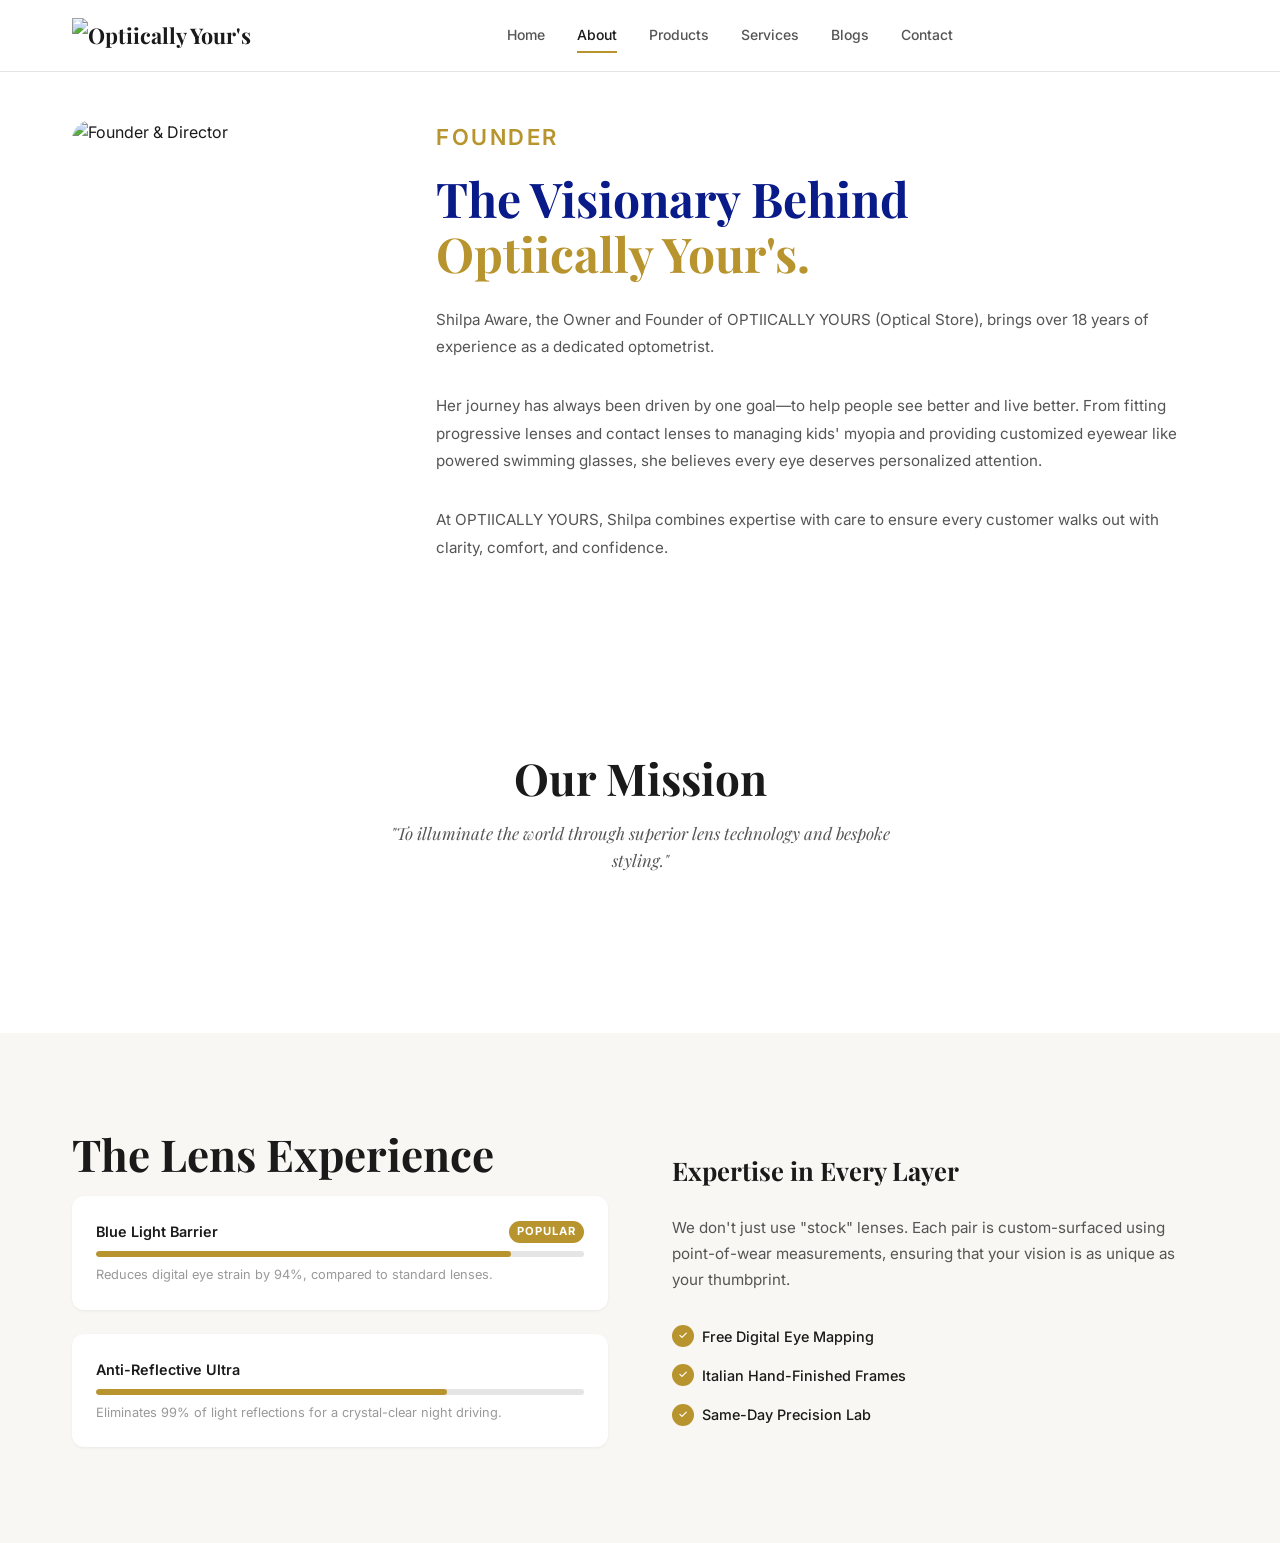
==== about.html @ fedd02a6 "Add site pages, styles, and scripts Co-Authored-By: Claude Fable 5 <noreply@anthropic.com>" ====
<!DOCTYPE html>
<html lang="en">
<head>
  <meta charset="UTF-8">
  <meta name="viewport" content="width=device-width, initial-scale=1.0">
  <meta name="description" content="About Optiically Your's — Meet Dr. Julian Thorne, founder & director. Discover our mission of clinical accuracy, aesthetic curation, and lifetime care.">
  <title>About | Optiically Your's</title>
  <link rel="stylesheet" href="css/styles.css">
</head>
<body>

  <!-- ======== NAVIGATION ======== -->
  <nav class="navbar">
    <div class="container">
      <a href="index.html" class="nav-logo"><img src="images/logo.png?v=1" alt="Optiically Your's"></a>
      <div class="nav-links">
        <a href="index.html">Home</a>
        <a href="about.html" class="active">About</a>
        <a href="products.html">Products</a>
        <a href="services.html">Services</a>
        <a href="blogs.html">Blogs</a>
        <a href="contact.html">Contact</a>
      </div>
      <div class="nav-actions">
        <div class="nav-toggle">
          <span></span><span></span><span></span>
        </div>
      </div>
    </div>
  </nav>

  <!-- ======== FOUNDER SECTION ======== -->
  <section class="founder-section">
    <div class="container">
      <div class="founder-image fade-in-left">
        <img src="images/founder.jpg?v=1" alt="Founder &amp; Director" style="width:100%;height:100%;object-fit:cover;object-position:center top;">
      </div>
      <div class="founder-content fade-in-right">
        <p class="section-label" style="width: 77px; font-size: 22px">FOUNDER</p>
        <h1 class="founder-name" style="color: rgb(9, 26, 137);">
          The Visionary Behind<br>
          <span class="gold">Optiically Your's.</span>
        </h1>
        <p class="founder-bio">
          Shilpa Aware, the Owner and Founder of OPTIICALLY YOURS (Optical Store), brings over 18 years of experience as a dedicated optometrist.
        </p>
        <p class="founder-bio">
          Her journey has always been driven by one goal—to help people see better and live better. From fitting progressive lenses and contact lenses to managing kids' myopia and providing customized eyewear like powered swimming glasses, she believes every eye deserves personalized attention.
        </p>
        <p class="founder-bio">
          At OPTIICALLY YOURS, Shilpa combines expertise with care to ensure every customer walks out with clarity, comfort, and confidence.
        </p>

      </div>
    </div>
  </section>

  <!-- ======== MISSION ======== -->
  <section class="section mission-section">
    <div class="container">
      <h2 class="section-title fade-in">Our Mission</h2>
      <p class="mission-quote fade-in">
        "To illuminate the world through superior lens technology and bespoke styling."
      </p>
    </div>
  </section>

  <!-- ======== LENS EXPERIENCE ======== -->
  <section class="section lens-experience">
    <div class="container">
      <div class="fade-in-left">
        <h3 class="section-title">The Lens Experience</h3>
        <div class="lens-bars">
          <div class="lens-bar">
            <div class="bar-header">
              <span class="bar-name">Blue Light Barrier</span>
              <span class="bar-tag">Popular</span>
            </div>
            <div class="bar-track">
              <div class="bar-fill" data-width="85%" style="width: 0;"></div>
            </div>
            <p class="bar-description">Reduces digital eye strain by 94%, compared to standard lenses.</p>
          </div>
          <div class="lens-bar">
            <div class="bar-header">
              <span class="bar-name">Anti-Reflective Ultra</span>
            </div>
            <div class="bar-track">
              <div class="bar-fill" data-width="72%" style="width: 0;"></div>
            </div>
            <p class="bar-description">Eliminates 99% of light reflections for a crystal-clear night driving.</p>
          </div>
        </div>
      </div>
      <div class="expertise-content fade-in-right">
        <h3>Expertise in Every Layer</h3>
        <p>
          We don't just use "stock" lenses. Each pair is custom-surfaced using point-of-wear measurements, ensuring that your vision is as unique as your thumbprint.
        </p>
        <ul class="expertise-list">
          <li><span class="check">✓</span> Free Digital Eye Mapping</li>
          <li><span class="check">✓</span> Italian Hand-Finished Frames</li>
          <li><span class="check">✓</span> Same-Day Precision Lab</li>
        </ul>
      </div>
    </div>
  </section>

  <script src="js/main.js"></script>
</body>
</html>
---- css/styles.css ----
/* ============================================
   OPTICALLY YOURS — Design System & Styles
   ============================================ */

/* ---------- Google Fonts ---------- */
@import url('https://fonts.googleapis.com/css2?family=Playfair+Display:ital,wght@0,400;0,500;0,600;0,700;0,800;1,400;1,500;1,600;1,700&family=Inter:wght@300;400;500;600;700&display=swap');

/* ---------- CSS Variables ---------- */
:root {
  /* Colors */
  --gold:        #B8942E;
  --gold-light:  #D4AF37;
  --gold-bg:     #F5E6A3;
  --gold-pale:   #FCF7E3;
  --dark:        #1A1A1A;
  --dark-2:      #2C2C2C;
  --gray-800:    #333333;
  --gray-600:    #555555;
  --gray-400:    #999999;
  --gray-200:    #E5E5E5;
  --gray-100:    #F2F2F2;
  --off-white:   #F9F7F3;
  --white:       #FFFFFF;
  --red:         #C0392B;

  /* Typography */
  --font-serif:  'Playfair Display', Georgia, 'Times New Roman', serif;
  --font-sans:   'Inter', -apple-system, BlinkMacSystemFont, 'Segoe UI', sans-serif;

  /* Spacing */
  --space-xs:    0.25rem;
  --space-sm:    0.5rem;
  --space-md:    1rem;
  --space-lg:    1.5rem;
  --space-xl:    2rem;
  --space-2xl:   3rem;
  --space-3xl:   4rem;
  --space-4xl:   6rem;

  /* Borders */
  --radius-sm:   6px;
  --radius-md:   12px;
  --radius-lg:   20px;
  --radius-xl:   28px;
  --radius-full: 9999px;

  /* Shadows */
  --shadow-sm:   0 1px 3px rgba(0,0,0,0.06);
  --shadow-md:   0 4px 12px rgba(0,0,0,0.08);
  --shadow-lg:   0 8px 30px rgba(0,0,0,0.10);
  --shadow-xl:   0 12px 40px rgba(0,0,0,0.12);

  /* Transitions */
  --ease:        cubic-bezier(0.4, 0, 0.2, 1);
  --duration:    0.3s;

  /* Layout */
  --max-width:   1200px;
  --nav-height:  72px;
}

/* ---------- Reset ---------- */
*, *::before, *::after {
  margin: 0;
  padding: 0;
  box-sizing: border-box;
}

html {
  scroll-behavior: smooth;
  font-size: 16px;
}

body {
  font-family: var(--font-sans);
  color: var(--dark);
  background: var(--white);
  line-height: 1.6;
  -webkit-font-smoothing: antialiased;
  overflow-x: hidden;
}

a {
  text-decoration: none;
  color: inherit;
  transition: color var(--duration) var(--ease);
}

ul, ol { list-style: none; }

img {
  max-width: 100%;
  height: auto;
  display: block;
}

button, input, textarea, select {
  font-family: inherit;
  font-size: inherit;
  border: none;
  outline: none;
  background: none;
}

/* ---------- Utility ---------- */
.container {
  width: 100%;
  max-width: var(--max-width);
  margin: 0 auto;
  padding: 0 var(--space-xl);
}

.section {
  padding: var(--space-4xl) 0;
}

.section-label {
  font-family: var(--font-sans);
  font-size: 0.75rem;
  font-weight: 600;
  letter-spacing: 2.5px;
  text-transform: uppercase;
  color: var(--gold);
  margin-bottom: var(--space-md);
}

.section-title {
  font-family: var(--font-serif);
  font-size: clamp(2rem, 4vw, 2.75rem);
  font-weight: 700;
  color: var(--dark);
  line-height: 1.15;
  margin-bottom: var(--space-md);
}

.section-subtitle {
  font-size: 1rem;
  color: var(--gray-600);
  max-width: 560px;
  line-height: 1.7;
}

/* Image placeholders */
.img-placeholder {
  background: var(--gray-100);
  border: 2px dashed var(--gray-200);
  display: flex;
  align-items: center;
  justify-content: center;
  color: var(--gray-400);
  font-size: 0.85rem;
  font-weight: 500;
  text-align: center;
  border-radius: var(--radius-md);
  overflow: hidden;
  position: relative;
}

.img-placeholder.dark {
  background: var(--dark-2);
  border-color: #444;
  color: #777;
}

.img-placeholder img {
  width: 100%;
  height: 100%;
  object-fit: cover;
  position: absolute;
  top: 0;
  left: 0;
}

/* ---------- Buttons ---------- */
.btn {
  display: inline-flex;
  align-items: center;
  gap: var(--space-sm);
  padding: 0.8rem 1.6rem;
  font-weight: 600;
  font-size: 0.875rem;
  border-radius: var(--radius-full);
  cursor: pointer;
  transition: all var(--duration) var(--ease);
  white-space: nowrap;
}

.btn-primary {
  background: var(--gold);
  color: var(--white);
}
.btn-primary:hover {
  background: var(--gold-light);
  transform: translateY(-2px);
  box-shadow: 0 6px 20px rgba(184,148,46,0.35);
}

.btn-outline {
  background: transparent;
  color: var(--dark);
  border: 1.5px solid var(--dark);
}
.btn-outline:hover {
  background: var(--dark);
  color: var(--white);
  transform: translateY(-2px);
}

.btn-gold-outline {
  background: transparent;
  color: var(--gold);
  border: 1.5px solid var(--gold);
}
.btn-gold-outline:hover {
  background: var(--gold);
  color: var(--white);
  transform: translateY(-2px);
}

/* ============================================
             NAVIGATION
   ============================================ */
.navbar {
  position: fixed;
  top: 0;
  left: 0;
  width: 100%;
  height: var(--nav-height);
  background: rgba(255,255,255,0.95);
  backdrop-filter: blur(12px);
  -webkit-backdrop-filter: blur(12px);
  border-bottom: 1px solid var(--gray-200);
  z-index: 1000;
  transition: box-shadow var(--duration) var(--ease);
}

.navbar.scrolled {
  box-shadow: var(--shadow-md);
}

.navbar .container {
  display: flex;
  align-items: center;
  justify-content: space-between;
  height: 100%;
}

.nav-logo {
  font-family: var(--font-serif);
  font-size: 1.35rem;
  font-weight: 700;
  color: var(--dark);
  display: flex;
  align-items: center;
  gap: var(--space-sm);
}

.nav-logo img {
  height: 36px;
  width: auto;
}

.nav-links {
  display: flex;
  align-items: center;
  gap: var(--space-xl);
}

.nav-links a {
  font-size: 0.875rem;
  font-weight: 500;
  color: var(--gray-600);
  position: relative;
  padding: 4px 0;
}

.nav-links a::after {
  content: '';
  position: absolute;
  bottom: -2px;
  left: 0;
  width: 0;
  height: 2px;
  background: var(--gold);
  transition: width var(--duration) var(--ease);
}

.nav-links a:hover,
.nav-links a.active {
  color: var(--dark);
}

.nav-links a.active::after,
.nav-links a:hover::after {
  width: 100%;
}

.nav-actions {
  display: flex;
  align-items: center;
  gap: var(--space-md);
}

.nav-icon {
  width: 38px;
  height: 38px;
  border-radius: 50%;
  display: flex;
  align-items: center;
  justify-content: center;
  background: var(--gray-100);
  color: var(--dark);
  cursor: pointer;
  transition: all var(--duration) var(--ease);
}
.nav-icon:hover {
  background: var(--dark);
  color: var(--white);
}

/* Mobile menu toggle */
.nav-toggle {
  display: none;
  flex-direction: column;
  gap: 5px;
  cursor: pointer;
  padding: 4px;
}
.nav-toggle span {
  width: 24px;
  height: 2px;
  background: var(--dark);
  border-radius: 2px;
  transition: all var(--duration) var(--ease);
}

/* ============================================
             FOOTER
   ============================================ */
.footer {
  background: var(--white);
  border-top: 1px solid var(--gray-200);
  padding: var(--space-xl) 0;
}

.footer .container {
  display: flex;
  align-items: center;
  justify-content: space-between;
  flex-wrap: wrap;
  gap: var(--space-md);
}

.footer-brand {
  font-family: var(--font-serif);
  font-size: 1.1rem;
  font-weight: 700;
}

.footer-copy {
  font-size: 0.8rem;
  color: var(--gray-400);
  margin-top: var(--space-xs);
}

.footer-links {
  display: flex;
  gap: var(--space-xl);
}

.footer-links a {
  font-size: 0.85rem;
  color: var(--gray-600);
}
.footer-links a:hover {
  color: var(--dark);
}

.footer-social {
  display: flex;
  gap: var(--space-sm);
}

.footer-social a {
  width: 36px;
  height: 36px;
  border-radius: 50%;
  background: var(--dark);
  color: var(--white);
  display: flex;
  align-items: center;
  justify-content: center;
  font-size: 0.85rem;
  transition: all var(--duration) var(--ease);
}
.footer-social a:hover {
  background: var(--gold);
  transform: translateY(-2px);
}

/* ============================================
             HOME PAGE
   ============================================ */

/* Hero */
.hero {
  padding-top: calc(var(--nav-height) + var(--space-3xl));
  padding-bottom: var(--space-3xl);
  min-height: 85vh;
  display: flex;
  align-items: center;
}

.hero .container {
  display: grid;
  grid-template-columns: 1fr 1fr;
  gap: var(--space-3xl);
  align-items: center;
}

.hero-content {
  position: relative;
}

.hero-label {
  font-family: var(--font-sans);
  font-size: 0.7rem;
  font-weight: 600;
  letter-spacing: 3px;
  text-transform: uppercase;
  color: var(--gold);
  margin-bottom: var(--space-lg);
}

.hero-title {
  font-family: var(--font-serif);
  font-size: clamp(2.8rem, 5vw, 4rem);
  font-weight: 800;
  line-height: 1.1;
  color: var(--dark);
  margin-bottom: var(--space-lg);
}

.hero-title .highlight {
  background: var(--gold);
  color: var(--white);
  padding: 2px 12px;
  display: inline-block;
}

.hero-description {
  font-size: 1rem;
  color: var(--gray-600);
  line-height: 1.7;
  max-width: 420px;
  margin-bottom: var(--space-xl);
}

.hero-buttons {
  display: flex;
  gap: var(--space-md);
  flex-wrap: wrap;
}

.hero-visual {
  position: relative;
}

.hero-image {
  width: 100%;
  aspect-ratio: 4/3;
  border-radius: var(--radius-lg);
  overflow: hidden;
}

.hero-testimonial {
  position: absolute;
  bottom: -10px;
  left: -30px;
  background: var(--white);
  border-radius: var(--radius-md);
  padding: var(--space-lg);
  max-width: 280px;
  box-shadow: var(--shadow-lg);
  animation: float 4s ease-in-out infinite;
}

.hero-testimonial p {
  font-size: 0.85rem;
  font-style: italic;
  color: var(--gray-600);
  line-height: 1.5;
  margin-bottom: var(--space-sm);
}

.hero-testimonial .author {
  display: flex;
  align-items: center;
  gap: var(--space-sm);
  font-size: 0.8rem;
  font-weight: 600;
  color: var(--dark);
}

.hero-testimonial .author-avatar {
  width: 28px;
  height: 28px;
  border-radius: 50%;
  background: var(--gray-200);
}

@keyframes float {
  0%, 100% { transform: translateY(0); }
  50% { transform: translateY(-8px); }
}

/* Signature Frames */
.signature-frames {
  background: var(--white);
}

.signature-header {
  display: flex;
  justify-content: space-between;
  align-items: flex-end;
  margin-bottom: var(--space-3xl);
}

.signature-header .view-catalog {
  font-size: 0.9rem;
  font-weight: 600;
  color: var(--gold);
  display: flex;
  align-items: center;
  gap: var(--space-xs);
}
.signature-header .view-catalog:hover {
  gap: var(--space-sm);
}

.frames-grid {
  display: grid;
  grid-template-columns: 1fr 1fr 1fr;
  grid-template-rows: auto auto;
  gap: var(--space-xl);
}

.frame-card {
  background: var(--white);
  border: 1px solid var(--gray-200);
  border-radius: var(--radius-lg);
  overflow: hidden;
  transition: all var(--duration) var(--ease);
  padding: var(--space-xl);
}
.frame-card:hover {
  box-shadow: var(--shadow-lg);
  transform: translateY(-4px);
}

.frame-card.featured {
  grid-row: span 2;
  display: flex;
  flex-direction: column;
}

.frame-card .badge {
  display: inline-block;
  background: var(--gold);
  color: var(--white);
  font-size: 0.65rem;
  font-weight: 700;
  letter-spacing: 1.5px;
  text-transform: uppercase;
  padding: 4px 10px;
  border-radius: var(--radius-full);
  margin-bottom: var(--space-md);
}

.frame-card h3 {
  font-family: var(--font-serif);
  font-size: 1.5rem;
  font-weight: 700;
  margin-bottom: var(--space-xs);
}

.frame-card .frame-subtitle {
  font-size: 0.85rem;
  color: var(--gray-400);
}

.frame-card .frame-image {
  flex: 1;
  min-height: 180px;
  margin: var(--space-lg) 0;
  border-radius: var(--radius-md);
}

.frame-card .frame-footer {
  font-size: 0.75rem;
  font-weight: 600;
  letter-spacing: 1.5px;
  text-transform: uppercase;
  color: var(--gray-400);
  margin-top: auto;
}

.frame-card .view-details {
  font-size: 0.85rem;
  font-weight: 600;
  color: var(--gold);
  margin-top: var(--space-md);
  display: inline-flex;
  align-items: center;
  gap: var(--space-xs);
}
.frame-card .view-details:hover {
  gap: var(--space-sm);
}

/* Prescription Lenses CTA */
.lenses-cta {
  grid-column: 2 / 4;
  background: var(--gold-pale);
  border: none;
  display: flex;
  align-items: center;
  gap: var(--space-xl);
}

.lenses-cta .lenses-info { flex: 1; }

.lenses-cta h3 {
  font-family: var(--font-serif);
  font-size: 1.4rem;
  margin-bottom: var(--space-sm);
}

.lenses-cta p {
  font-size: 0.85rem;
  color: var(--gray-600);
  line-height: 1.5;
}

.lenses-cta .learn-more {
  font-size: 0.85rem;
  font-weight: 600;
  color: var(--gold);
  margin-top: var(--space-md);
  display: inline-flex;
  align-items: center;
  gap: var(--space-xs);
}

.lenses-cta .lens-icon {
  width: 80px;
  height: 80px;
  border-radius: 50%;
  background: var(--gold);
  flex-shrink: 0;
}

/* ============================================
             ABOUT PAGE
   ============================================ */
.page-hero {
  padding-top: calc(var(--nav-height) + var(--space-2xl));
  padding-bottom: var(--space-3xl);
}

/* About - Founder Section */
.founder-section {
  padding-top: calc(var(--nav-height) + var(--space-2xl));
  padding-bottom: var(--space-3xl);
}

.founder-section .container {
  display: grid;
  grid-template-columns: 300px 1fr;
  gap: var(--space-3xl);
  align-items: start;
}

.founder-image {
  width: 100%;
  aspect-ratio: 3/4;
  border-radius: var(--radius-lg);
  overflow: hidden;
}

.founder-content .section-label {
  color: var(--gold);
}

.founder-content .founder-name {
  font-family: var(--font-serif);
  font-size: clamp(2.2rem, 4vw, 3rem);
  font-weight: 700;
  line-height: 1.15;
  margin-bottom: var(--space-lg);
}

.founder-content .founder-name .gold {
  color: var(--gold);
}

.founder-content .founder-bio {
  font-size: 0.95rem;
  color: var(--gray-600);
  line-height: 1.8;
  margin-bottom: var(--space-xl);
}

.founder-quote {
  background: var(--gold-pale);
  border-left: 4px solid var(--gold);
  padding: var(--space-xl);
  border-radius: 0 var(--radius-md) var(--radius-md) 0;
  margin-bottom: var(--space-xl);
}

.founder-quote blockquote {
  font-family: var(--font-serif);
  font-size: 1.05rem;
  font-style: italic;
  color: var(--dark);
  line-height: 1.6;
  margin-bottom: var(--space-sm);
}

.founder-quote cite {
  font-family: var(--font-serif);
  font-size: 0.9rem;
  color: var(--gold);
  font-style: italic;
}

/* Mission */
.mission-section {
  text-align: center;
  background: var(--white);
}

.mission-section .mission-quote {
  font-family: var(--font-serif);
  font-style: italic;
  font-size: 1.05rem;
  color: var(--gray-600);
  max-width: 520px;
  margin: 0 auto var(--space-3xl);
  line-height: 1.6;
}

.mission-pillars {
  display: grid;
  grid-template-columns: repeat(3, 1fr);
  gap: var(--space-xl);
}

.mission-pillar {
  text-align: center;
  padding: var(--space-xl);
}

.mission-pillar .pillar-icon {
  width: 56px;
  height: 56px;
  border-radius: 50%;
  background: var(--gold-pale);
  color: var(--gold);
  display: flex;
  align-items: center;
  justify-content: center;
  font-size: 1.2rem;
  margin: 0 auto var(--space-md);
}

.mission-pillar h4 {
  font-family: var(--font-serif);
  font-size: 1.1rem;
  margin-bottom: var(--space-sm);
}

.mission-pillar p {
  font-size: 0.85rem;
  color: var(--gray-600);
  line-height: 1.6;
}

/* Lens Experience */
.lens-experience {
  background: var(--off-white);
}

.lens-experience .container {
  display: grid;
  grid-template-columns: 1fr 1fr;
  gap: var(--space-3xl);
  align-items: center;
}

.lens-bars { display: flex; flex-direction: column; gap: var(--space-lg); }

.lens-bar {
  background: var(--white);
  border-radius: var(--radius-md);
  padding: var(--space-lg);
  box-shadow: var(--shadow-sm);
}

.lens-bar .bar-header {
  display: flex;
  justify-content: space-between;
  align-items: center;
  margin-bottom: var(--space-sm);
}

.lens-bar .bar-name {
  font-weight: 600;
  font-size: 0.9rem;
}

.lens-bar .bar-tag {
  font-size: 0.7rem;
  font-weight: 700;
  letter-spacing: 1px;
  text-transform: uppercase;
  color: var(--white);
  background: var(--gold);
  padding: 2px 8px;
  border-radius: var(--radius-full);
}

.lens-bar .bar-track {
  height: 6px;
  background: var(--gray-200);
  border-radius: 3px;
  overflow: hidden;
}

.lens-bar .bar-fill {
  height: 100%;
  background: var(--gold);
  border-radius: 3px;
  transition: width 1.5s var(--ease);
}

.lens-bar .bar-description {
  font-size: 0.8rem;
  color: var(--gray-400);
  margin-top: var(--space-sm);
}

.expertise-content h3 {
  font-family: var(--font-serif);
  font-size: 1.6rem;
  margin-bottom: var(--space-lg);
}

.expertise-content p {
  font-size: 0.95rem;
  color: var(--gray-600);
  line-height: 1.7;
  margin-bottom: var(--space-xl);
}

.expertise-list {
  display: flex;
  flex-direction: column;
  gap: var(--space-md);
}

.expertise-list li {
  display: flex;
  align-items: center;
  gap: var(--space-sm);
  font-size: 0.9rem;
  font-weight: 500;
}

.expertise-list li .check {
  width: 22px;
  height: 22px;
  border-radius: 50%;
  background: var(--gold);
  color: var(--white);
  display: flex;
  align-items: center;
  justify-content: center;
  font-size: 0.7rem;
  flex-shrink: 0;
}

/* ============================================
             SERVICES PAGE
   ============================================ */

/* Services Hero */
.services-hero {
  padding-top: calc(var(--nav-height) + var(--space-2xl));
  padding-bottom: var(--space-2xl);
  position: relative;
  overflow: hidden;
}

.services-hero .container {
  display: grid;
  grid-template-columns: 1fr 1fr;
  gap: var(--space-3xl);
  align-items: center;
}

.services-hero-image {
  position: relative;
  border-radius: var(--radius-lg);
  overflow: hidden;
  aspect-ratio: 4/3;
}

.services-hero-stat {
  position: absolute;
  bottom: 20px;
  right: 20px;
  background: rgba(0,0,0,0.7);
  backdrop-filter: blur(8px);
  color: var(--white);
  border-radius: var(--radius-md);
  padding: var(--space-md) var(--space-lg);
  text-align: center;
}

.services-hero-stat .stat-number {
  font-family: var(--font-serif);
  font-size: 2rem;
  font-weight: 700;
}

.services-hero-stat .stat-label {
  font-size: 0.7rem;
  letter-spacing: 1.5px;
  text-transform: uppercase;
  opacity: 0.8;
}

/* Lens Solutions */
.lens-solutions {
  background: var(--white);
}

.solutions-header {
  display: flex;
  justify-content: space-between;
  align-items: flex-end;
  margin-bottom: var(--space-3xl);
}

.solutions-header .watermark {
  font-family: var(--font-serif);
  font-size: 5rem;
  font-weight: 700;
  color: var(--gray-100);
  line-height: 1;
}

.solutions-grid {
  display: grid;
  grid-template-columns: 1fr;
  gap: var(--space-xl);
}

.solution-card {
  background: var(--off-white);
  border-radius: var(--radius-lg);
  padding: var(--space-2xl);
  transition: all var(--duration) var(--ease);
  display: flex;
  align-items: center;
  gap: var(--space-2xl);
}
.solution-card:hover {
  background: var(--white);
  box-shadow: var(--shadow-lg);
  transform: translateY(-4px);
}

.solution-lens {
  flex-shrink: 0;
  width: 260px;
  border-radius: var(--radius-md);
  overflow: hidden;
}

.solution-lens.img-placeholder {
  height: 160px;
  border-radius: var(--radius-md);
}

.solution-lens.has-image {
  background: var(--white);
  box-shadow: var(--shadow-sm);
  display: flex;
  align-items: center;
  justify-content: center;
}

.solution-lens.has-image img {
  width: 100%;
  height: auto;
  display: block;
  object-fit: contain;
}

.solution-content {
  flex: 1;
}

@media (max-width: 540px) {
  .solution-card {
    flex-direction: column;
    align-items: flex-start;
    gap: var(--space-lg);
  }
  .solution-lens,
  .solution-lens.has-image {
    width: 100%;
  }
}

.solution-card .card-icon {
  width: 48px;
  height: 48px;
  border-radius: var(--radius-md);
  background: var(--white);
  display: flex;
  align-items: center;
  justify-content: center;
  font-size: 1.2rem;
  margin-bottom: var(--space-lg);
  box-shadow: var(--shadow-sm);
}

.solution-card h4 {
  font-family: var(--font-serif);
  font-size: 1.15rem;
  margin-bottom: var(--space-sm);
}

.solution-card p {
  font-size: 0.85rem;
  color: var(--gray-600);
  line-height: 1.6;
}

/* Blogs page */
.blog-eyebrow {
  font-size: 0.72rem;
  letter-spacing: 0.12em;
  text-transform: uppercase;
  color: var(--gold);
  font-weight: 600;
  margin-bottom: var(--space-xs);
}
.solution-card .blog-eyebrow + h4 {
  margin-top: 0;
}
.blog-cta {
  display: flex;
  align-items: center;
  justify-content: space-between;
  gap: var(--space-xl);
  flex-wrap: wrap;
  background: var(--off-white);
  border: 1px solid var(--gray-200);
  border-radius: var(--radius-lg);
  padding: var(--space-2xl);
}
.blog-cta h3 {
  font-family: var(--font-serif);
  font-size: 1.5rem;
  color: rgb(9, 26, 137);
  margin-bottom: var(--space-xs);
}
.blog-cta p {
  font-size: 0.9rem;
  color: var(--gray-600);
  max-width: 46ch;
}
.blog-cta .btn {
  flex-shrink: 0;
}
@media (max-width: 540px) {
  .blog-cta {
    text-align: center;
    justify-content: center;
  }
}

/* Eye Conditions — stacked variant (Blogs page) */
.eye-conditions.stacked .conditions-intro {
  text-align: center;
  max-width: 640px;
  margin: 0 auto var(--space-2xl);
}
.eye-conditions.stacked .conditions-grid {
  grid-template-columns: repeat(4, 1fr);
}
@media (max-width: 540px) {
  .eye-conditions.stacked .conditions-grid {
    grid-template-columns: 1fr;
  }
}

/* Eye Conditions */
.eye-conditions {
  background: var(--off-white);
}

.conditions-layout {
  display: grid;
  grid-template-columns: 1fr 1fr;
  gap: var(--space-3xl);
  align-items: start;
}

.conditions-intro h2 {
  font-family: var(--font-serif);
  font-size: clamp(2rem, 3.5vw, 2.5rem);
  line-height: 1.15;
  margin-bottom: var(--space-md);
}

.conditions-intro h2 em {
  font-style: italic;
  color: var(--gold);
}

.conditions-intro p {
  font-size: 0.95rem;
  color: var(--gray-600);
  line-height: 1.7;
}

.conditions-intro-image {
  width: 100%;
  aspect-ratio: 16/10;
  border-radius: var(--radius-lg);
  margin-top: var(--space-xl);
  overflow: hidden;
}

.conditions-grid {
  display: grid;
  grid-template-columns: 1fr 1fr;
  gap: var(--space-lg);
}

.condition-card {
  background: var(--white);
  border-radius: var(--radius-lg);
  padding: var(--space-xl);
  transition: all var(--duration) var(--ease);
  display: flex;
  flex-direction: column;
}
.condition-card:hover {
  box-shadow: var(--shadow-md);
}

.condition-card h4 {
  font-family: var(--font-serif);
  font-size: 1.05rem;
  color: var(--gold);
  margin-bottom: var(--space-sm);
}

.condition-card p {
  font-size: 0.82rem;
  color: var(--gray-600);
  line-height: 1.6;
}

.condition-card .read-more {
  margin-top: var(--space-md);
  display: inline-flex;
  align-items: center;
  gap: 6px;
  font-size: 0.72rem;
  letter-spacing: 0.1em;
  text-transform: uppercase;
  font-weight: 600;
  color: var(--gold);
  transition: gap var(--duration) var(--ease);
}
.condition-card .read-more:hover {
  gap: 12px;
}

/* ============================================
             BLOG ARTICLE PAGE
   ============================================ */
.article-hero {
  padding-top: calc(var(--nav-height) + var(--space-2xl));
  padding-bottom: var(--space-xl);
}
.article-hero .container {
  max-width: 760px;
}
.article-back {
  display: inline-flex;
  align-items: center;
  gap: 8px;
  font-size: 0.78rem;
  letter-spacing: 0.08em;
  text-transform: uppercase;
  font-weight: 600;
  color: var(--gray-400);
  margin-bottom: var(--space-xl);
  transition: color var(--duration) var(--ease);
}
.article-back:hover {
  color: var(--gold);
}
.article-hero .section-label {
  color: var(--gold);
}
.article-title {
  font-family: var(--font-serif);
  font-size: clamp(2.1rem, 4.5vw, 3rem);
  line-height: 1.1;
  color: rgb(9, 26, 137);
  margin: var(--space-sm) 0 var(--space-lg);
}
.article-lede {
  font-size: 1.15rem;
  line-height: 1.6;
  color: var(--gray-600);
}
.article-dek {
  font-size: 1.2rem;
  line-height: 1.5;
  color: var(--gray-600);
  font-style: italic;
  margin: var(--space-sm) 0 var(--space-lg);
}
.article-meta {
  display: flex;
  flex-wrap: wrap;
  gap: var(--space-sm) var(--space-lg);
  align-items: center;
  padding-top: var(--space-lg);
  border-top: 1px solid var(--gray-200);
  font-size: 0.78rem;
  letter-spacing: 0.06em;
  text-transform: uppercase;
  font-weight: 600;
  color: var(--gray-400);
}
.article-meta .meta-tag {
  color: var(--gold);
}
.article-stats {
  display: grid;
  grid-template-columns: repeat(3, 1fr);
  gap: var(--space-lg);
  margin: var(--space-2xl) 0;
  padding: var(--space-2xl) 0;
  border-top: 1px solid var(--gray-200);
  border-bottom: 1px solid var(--gray-200);
}
.article-stats .stat {
  text-align: center;
}
.article-stats .stat-num {
  font-family: var(--font-serif);
  font-size: clamp(2.2rem, 5vw, 3.2rem);
  line-height: 1;
  color: rgb(9, 26, 137);
  margin-bottom: var(--space-xs);
}
.article-stats .stat-cap {
  font-size: 0.8rem;
  line-height: 1.4;
  color: var(--gray-500);
}
.article-quote {
  margin: var(--space-2xl) 0;
  padding-left: var(--space-xl);
  border-left: 3px solid var(--gold);
  font-family: var(--font-serif);
  font-style: italic;
  font-size: 1.35rem;
  line-height: 1.5;
  color: rgb(9, 26, 137);
}
@media (max-width: 540px) {
  .article-stats {
    grid-template-columns: 1fr;
    gap: var(--space-xl);
  }
}
.article-body {
  padding-top: 0;
  padding-bottom: var(--space-3xl);
}
.article-body .container {
  max-width: 760px;
}
.article-figure {
  aspect-ratio: 16/9;
  border-radius: var(--radius-lg);
  margin-bottom: var(--space-2xl);
}
.article-prose h2 {
  font-family: var(--font-serif);
  font-size: 1.6rem;
  color: rgb(9, 26, 137);
  margin: var(--space-2xl) 0 var(--space-sm);
}
.article-prose h3 {
  font-family: var(--font-serif);
  font-size: 1.2rem;
  color: var(--gold);
  margin: var(--space-xl) 0 var(--space-xs);
}
.article-prose p {
  font-size: 1rem;
  line-height: 1.75;
  color: var(--gray-600);
  margin-bottom: var(--space-md);
}
.article-prose ul {
  margin: 0 0 var(--space-md) var(--space-lg);
  padding: 0;
}
.article-prose li {
  font-size: 1rem;
  line-height: 1.7;
  color: var(--gray-600);
  margin-bottom: var(--space-xs);
}
.article-placeholder {
  border: 1px dashed var(--gray-300);
  border-radius: var(--radius-lg);
  padding: var(--space-2xl);
  text-align: center;
  color: var(--gray-400);
  font-family: var(--font-mono, monospace);
  font-size: 0.85rem;
  line-height: 1.7;
}
.article-types {
  display: grid;
  grid-template-columns: repeat(3, 1fr);
  gap: var(--space-lg);
  margin: var(--space-xl) 0;
}
.article-type-card {
  background: var(--off-white);
  border-radius: var(--radius-lg);
  padding: var(--space-xl);
  border-top: 3px solid var(--gold);
}
.article-type-card h3 {
  font-family: var(--font-serif);
  font-size: 1rem;
  color: rgb(9, 26, 137);
  margin-bottom: var(--space-sm);
}
.article-type-card p {
  font-size: 0.82rem;
  color: var(--gray-600);
  line-height: 1.6;
  margin: 0;
}
@media (max-width: 540px) {
  .article-types {
    grid-template-columns: 1fr;
  }
}

/* ============================================
             CONTACT PAGE
   ============================================ */
.contact-hero {
  padding-top: calc(var(--nav-height) + var(--space-2xl));
  padding-bottom: var(--space-2xl);
}

.contact-hero .container {
  display: grid;
  grid-template-columns: 1fr 1fr;
  gap: var(--space-3xl);
  align-items: center;
}

.contact-hero-image {
  width: 100%;
  aspect-ratio: 4/3;
  border-radius: var(--radius-lg);
  overflow: hidden;
}

/* Contact Grid */
.contact-grid {
  display: grid;
  grid-template-columns: 1.2fr 1fr;
  gap: var(--space-xl);
}

/* Form */
.contact-form-card {
  background: var(--white);
  border: 1px solid var(--gray-200);
  border-radius: var(--radius-lg);
  padding: var(--space-2xl);
}

.contact-form-card h3 {
  font-family: var(--font-serif);
  font-size: 1.5rem;
  margin-bottom: var(--space-xl);
}

.form-row {
  display: grid;
  grid-template-columns: 1fr 1fr;
  gap: var(--space-md);
  margin-bottom: var(--space-md);
}

.form-group {
  margin-bottom: var(--space-md);
}

.form-group label {
  display: block;
  font-size: 0.7rem;
  font-weight: 600;
  letter-spacing: 1.5px;
  text-transform: uppercase;
  color: var(--gray-400);
  margin-bottom: var(--space-sm);
}

.form-group input,
.form-group textarea,
.form-group select {
  width: 100%;
  padding: 0.85rem 1rem;
  background: var(--off-white);
  border: 1px solid var(--gray-200);
  border-radius: var(--radius-sm);
  font-size: 0.9rem;
  color: var(--dark);
  transition: border-color var(--duration);
}

.form-group input:focus,
.form-group textarea:focus,
.form-group select:focus {
  border-color: var(--gold);
}

.form-group textarea {
  resize: vertical;
  min-height: 120px;
}

/* Direct Channels */
.contact-sidebar {
  display: flex;
  flex-direction: column;
  gap: var(--space-xl);
}

.channels-card {
  background: var(--gold-pale);
  border-radius: var(--radius-lg);
  padding: var(--space-2xl);
}

.channels-card h3 {
  font-family: var(--font-serif);
  font-size: 1.3rem;
  margin-bottom: var(--space-xl);
}

.channel-item {
  display: flex;
  gap: var(--space-md);
  margin-bottom: var(--space-lg);
}

.channel-item:last-child { margin-bottom: 0; }

.channel-item .channel-icon {
  width: 40px;
  height: 40px;
  border-radius: 50%;
  background: var(--gold);
  color: var(--white);
  display: flex;
  align-items: center;
  justify-content: center;
  font-size: 1rem;
  flex-shrink: 0;
}

.channel-item .channel-label {
  font-size: 0.65rem;
  font-weight: 600;
  letter-spacing: 1.5px;
  text-transform: uppercase;
  color: var(--gray-400);
  margin-bottom: 2px;
}

.channel-item .channel-value {
  font-size: 1rem;
  font-weight: 700;
  color: var(--dark);
}

.channel-item .channel-note {
  font-size: 0.8rem;
  color: var(--gray-400);
}

/* Hours */
.hours-card {
  background: var(--gold);
  color: var(--white);
  border-radius: var(--radius-lg);
  padding: var(--space-2xl);
}

.hours-card h3 {
  font-family: var(--font-serif);
  font-size: 1.3rem;
  margin-bottom: var(--space-lg);
}

.hours-row {
  display: flex;
  justify-content: space-between;
  padding: var(--space-sm) 0;
  border-bottom: 1px solid rgba(255,255,255,0.2);
  font-size: 0.9rem;
}
.hours-row:last-child { border-bottom: none; }

.hours-row .day { opacity: 0.9; }
.hours-row .time { font-weight: 600; }

.hours-row.closed .day,
.hours-row.closed .time {
  color: var(--gold-pale);
}

/* Find Us */
.find-us {
  background: var(--dark);
  color: var(--white);
  border-radius: var(--radius-xl);
  overflow: hidden;
}

.find-us .container {
  display: grid;
  grid-template-columns: 1fr 1fr;
  min-height: 360px;
}

.find-us-content {
  padding: var(--space-3xl);
}

.find-us-content h2 {
  font-family: var(--font-serif);
  font-size: 2rem;
  margin-bottom: var(--space-lg);
}

.find-us-content p {
  font-size: 0.95rem;
  opacity: 0.8;
  line-height: 1.7;
  margin-bottom: var(--space-xl);
}

.find-us-content .address strong {
  display: block;
  font-size: 1rem;
  opacity: 1;
  margin-bottom: var(--space-xs);
}

.find-us-content .address span {
  font-size: 0.9rem;
  opacity: 0.7;
  display: block;
  line-height: 1.5;
}

.find-us-content .directions-link {
  display: inline-flex;
  align-items: center;
  gap: var(--space-xs);
  margin-top: var(--space-lg);
  color: var(--gold-light);
  font-weight: 600;
  font-size: 0.9rem;
}

.find-us-map {
  position: relative;
  overflow: hidden;
}

.find-us-map .map-pin {
  position: absolute;
  top: 50%;
  left: 50%;
  transform: translate(-50%, -50%);
  width: 48px;
  height: 48px;
  border-radius: 50%;
  background: var(--gold);
  display: flex;
  align-items: center;
  justify-content: center;
  color: var(--white);
  font-size: 1.2rem;
  z-index: 2;
  box-shadow: 0 0 0 12px rgba(184,148,46,0.2);
}

/* ============================================
             OFFERS PAGE
   ============================================ */
.offers-hero {
  padding-top: calc(var(--nav-height) + var(--space-2xl));
  padding-bottom: var(--space-2xl);
}

.offers-hero .container {
  display: grid;
  grid-template-columns: 1fr 1fr;
  gap: var(--space-3xl);
  align-items: center;
}

.offers-hero-title {
  font-family: var(--font-serif);
  font-size: clamp(2.5rem, 4.5vw, 3.5rem);
  font-weight: 800;
  line-height: 1.1;
  margin-bottom: var(--space-lg);
}

.offers-hero-title .gold { color: var(--gold); }

/* Promo Cards */
.promo-grid {
  display: grid;
  grid-template-columns: 1fr 2fr 1fr;
  gap: var(--space-xl);
  align-items: stretch;
}

.promo-card {
  background: var(--white);
  border: 1px solid var(--gray-200);
  border-radius: var(--radius-lg);
  padding: var(--space-xl);
  transition: all var(--duration) var(--ease);
}
.promo-card:hover {
  box-shadow: var(--shadow-md);
  transform: translateY(-2px);
}

.promo-card.promo-image {
  overflow: hidden;
  padding: 0;
}

.promo-card .promo-tag {
  display: inline-block;
  font-size: 0.65rem;
  font-weight: 600;
  letter-spacing: 1.5px;
  text-transform: uppercase;
  color: var(--gold);
  background: var(--gold-pale);
  padding: 4px 10px;
  border-radius: var(--radius-full);
  margin-bottom: var(--space-md);
}

.promo-card h3 {
  font-family: var(--font-serif);
  font-size: 1.3rem;
  margin-bottom: var(--space-sm);
}

.promo-card p {
  font-size: 0.85rem;
  color: var(--gray-600);
  line-height: 1.6;
}

.promo-card .promo-note {
  font-size: 0.75rem;
  color: var(--gray-400);
  font-style: italic;
  margin-top: var(--space-md);
}

.promo-card .promo-icon {
  width: 40px;
  height: 40px;
  border-radius: 50%;
  background: var(--gold-pale);
  color: var(--gold);
  display: flex;
  align-items: center;
  justify-content: center;
  margin-bottom: var(--space-md);
}

.promo-card .book-link {
  display: inline-flex;
  align-items: center;
  gap: var(--space-xs);
  margin-top: var(--space-lg);
  font-size: 0.85rem;
  font-weight: 600;
  color: var(--dark);
}

/* Digital Shield */
.digi-shield {
  display: grid;
  grid-template-columns: 1fr auto;
  gap: var(--space-xl);
  align-items: center;
  margin-top: var(--space-xl);
}

.shield-card {
  background: var(--off-white);
  border-radius: var(--radius-lg);
  padding: var(--space-xl);
}

.shield-card h4 {
  font-size: 0.95rem;
  font-weight: 600;
  margin-bottom: var(--space-xs);
}

.shield-card p {
  font-size: 0.85rem;
  color: var(--gray-600);
}

.shield-card .big-discount {
  font-family: var(--font-serif);
  font-size: 2rem;
  font-weight: 800;
  color: var(--gold);
  margin-top: var(--space-md);
}

/* Referral */
.referral-section {
  margin-top: var(--space-3xl);
  background: var(--dark);
  border-radius: var(--radius-xl);
  padding: var(--space-3xl);
  display: grid;
  grid-template-columns: 1fr auto;
  gap: var(--space-3xl);
  align-items: center;
  color: var(--white);
}

.referral-section h2 {
  font-family: var(--font-serif);
  font-size: 2rem;
  margin-bottom: var(--space-md);
}

.referral-section p {
  font-size: 0.95rem;
  opacity: 0.8;
  line-height: 1.6;
  margin-bottom: var(--space-xl);
}

.referral-buttons {
  display: flex;
  gap: var(--space-md);
}

.referral-icon {
  width: 100px;
  height: 100px;
  border-radius: 50%;
  background: var(--gold);
  display: flex;
  align-items: center;
  justify-content: center;
  font-size: 2.5rem;
  color: var(--white);
}

/* Vouchers */
.vouchers-section {
  margin-top: var(--space-3xl);
}

.vouchers-grid {
  display: grid;
  grid-template-columns: repeat(3, 1fr);
  gap: var(--space-xl);
  margin-top: var(--space-2xl);
}

.voucher-card {
  background: var(--white);
  border: 1px solid var(--gray-200);
  border-radius: var(--radius-lg);
  padding: var(--space-xl);
  text-align: center;
  transition: all var(--duration) var(--ease);
}
.voucher-card:hover {
  box-shadow: var(--shadow-md);
  transform: translateY(-2px);
}

.voucher-card .voucher-icon {
  width: 48px;
  height: 48px;
  border-radius: 50%;
  background: var(--off-white);
  display: flex;
  align-items: center;
  justify-content: center;
  margin: 0 auto var(--space-md);
  font-size: 1.2rem;
}

.voucher-card h4 {
  font-family: var(--font-serif);
  font-size: 1.05rem;
  margin-bottom: var(--space-xs);
}

.voucher-card p {
  font-size: 0.8rem;
  color: var(--gray-600);
  line-height: 1.5;
}

.voucher-card .voucher-meta {
  font-size: 0.7rem;
  font-weight: 600;
  letter-spacing: 1px;
  text-transform: uppercase;
  color: var(--gray-400);
  margin-top: var(--space-md);
}

/* Why Visit */
.why-visit {
  text-align: center;
}

.why-visit-grid {
  display: grid;
  grid-template-columns: repeat(4, 1fr);
  gap: var(--space-xl);
  margin-top: var(--space-2xl);
}

.why-card {
  text-align: center;
  padding: var(--space-lg);
}

.why-card .why-icon {
  width: 52px;
  height: 52px;
  border-radius: 50%;
  background: var(--off-white);
  display: flex;
  align-items: center;
  justify-content: center;
  margin: 0 auto var(--space-md);
  font-size: 1.3rem;
}

.why-card h4 {
  font-size: 0.95rem;
  font-weight: 700;
  margin-bottom: var(--space-sm);
}

.why-card p {
  font-size: 0.8rem;
  color: var(--gray-600);
  line-height: 1.5;
}

/* ============================================
             PRODUCTS PAGE
   ============================================ */
.products-hero {
  padding-top: calc(var(--nav-height) + var(--space-3xl));
  padding-bottom: var(--space-2xl);
  text-align: center;
}

.products-hero .section-title {
  margin-left: auto;
  margin-right: auto;
}

.products-hero .section-subtitle {
  margin: 0 auto;
}

.products-filters {
  display: flex;
  justify-content: center;
  gap: var(--space-md);
  margin-top: var(--space-xl);
  flex-wrap: wrap;
}

.filter-stack {
  display: flex;
  flex-direction: column;
  align-items: center;
  gap: var(--space-sm);
  margin-top: var(--space-xl);
}

.filter-stack .products-filters {
  margin-top: 0;
}

.products-filters[hidden] {
  display: none;
}

.category-filters {
  margin-top: var(--space-xs);
  padding-top: var(--space-md);
  border-top: 1px solid var(--gray-200);
}

.filter-btn {
  padding: 0.6rem 1.4rem;
  font-size: 0.85rem;
  font-weight: 500;
  border: 1px solid var(--gray-200);
  border-radius: var(--radius-full);
  cursor: pointer;
  transition: all var(--duration) var(--ease);
  color: var(--gray-600);
}
.filter-btn:hover,
.filter-btn.active {
  background: var(--dark);
  color: var(--white);
  border-color: var(--dark);
}

.products-grid {
  display: grid;
  grid-template-columns: repeat(3, 1fr);
  gap: var(--space-xl);
}

.product-card {
  background: transparent;
  border: none;
  border-radius: var(--radius-md);
  overflow: hidden;
  transition: all var(--duration) var(--ease);
}
.product-card:hover {
  transform: translateY(-4px);
}

.product-card .product-image {
  width: 100%;
  aspect-ratio: 4/3;
  background: var(--off-white);
  position: relative;
  overflow: hidden;
  border-radius: var(--radius-md);
}

.product-image.blur-fill::before {
  content: '';
  position: absolute;
  inset: 0;
  background-image: var(--bg);
  background-size: cover;
  background-position: center;
  filter: blur(20px) brightness(0.96);
  transform: scale(1.15);
  z-index: 0;
}
.product-image.blur-fill img {
  position: absolute;
  inset: 0;
  width: 100%;
  height: 100%;
  object-fit: contain;
  z-index: 1;
}

.product-card .product-image .product-badge {
  position: absolute;
  top: 12px;
  left: 12px;
  background: var(--gold);
  color: var(--white);
  font-size: 0.65rem;
  font-weight: 700;
  letter-spacing: 1px;
  text-transform: uppercase;
  padding: 4px 10px;
  border-radius: var(--radius-full);
}

.product-card .product-info {
  padding: var(--space-lg);
}

.product-card .product-name {
  font-family: var(--font-serif);
  font-size: 1.1rem;
  font-weight: 600;
  margin-bottom: var(--space-xs);
}

.product-card .product-category {
  font-size: 0.8rem;
  color: var(--gray-400);
  margin-bottom: var(--space-md);
}

.product-card .product-price {
  font-size: 1.1rem;
  font-weight: 700;
  color: var(--dark);
}

.product-card .product-actions {
  display: flex;
  justify-content: space-between;
  align-items: center;
  margin-top: var(--space-md);
}

.product-card .add-to-cart {
  font-size: 0.8rem;
  font-weight: 600;
  color: var(--gold);
  cursor: pointer;
}

/* Add-brand card */
.add-brand-card .add-brand-btn {
  width: 100%;
  aspect-ratio: 4/3;
  border: 2px dashed var(--gray-200);
  border-radius: var(--radius-lg);
  background: var(--gray-100);
  display: flex;
  flex-direction: column;
  align-items: center;
  justify-content: center;
  gap: var(--space-sm);
  cursor: pointer;
  color: var(--gray-400);
  transition: all var(--duration) var(--ease);
}
.add-brand-card .add-brand-btn:hover {
  border-color: var(--gold);
  color: var(--gold);
  background: var(--white);
}
.add-brand-card .add-brand-plus {
  font-size: 2.4rem;
  font-weight: 300;
  line-height: 1;
}
.add-brand-card .add-brand-label {
  font-size: 0.85rem;
  font-weight: 600;
  letter-spacing: 0.02em;
}
.product-card[data-custom-brand] .product-image {
  position: relative;
}
.product-card[data-custom-brand] .brand-remove {
  position: absolute;
  top: 8px;
  right: 8px;
  width: 26px;
  height: 26px;
  border-radius: 50%;
  border: none;
  background: rgba(0, 0, 0, 0.55);
  color: #fff;
  font-size: 1rem;
  line-height: 1;
  cursor: pointer;
  opacity: 0;
  transition: opacity var(--duration) var(--ease);
  z-index: 2;
}
.product-card[data-custom-brand]:hover .brand-remove {
  opacity: 1;
}
.fade-in {
  opacity: 0;
  transform: translateY(24px);
  transition: opacity 0.7s var(--ease), transform 0.7s var(--ease);
}

.fade-in.visible {
  opacity: 1;
  transform: translateY(0);
}

.fade-in-left {
  opacity: 0;
  transform: translateX(-30px);
  transition: opacity 0.7s var(--ease), transform 0.7s var(--ease);
}

.fade-in-left.visible {
  opacity: 1;
  transform: translateX(0);
}

.fade-in-right {
  opacity: 0;
  transform: translateX(30px);
  transition: opacity 0.7s var(--ease), transform 0.7s var(--ease);
}

.fade-in-right.visible {
  opacity: 1;
  transform: translateX(0);
}

/* Product filter re-entry animation (referenced by js/main.js) */
@keyframes fadeInUp {
  from { opacity: 0; transform: translateY(24px); }
  to   { opacity: 1; transform: translateY(0); }
}


/* ============================================
             RESPONSIVE
   ============================================ */
@media (max-width: 540px) {
  .hero .container,
  .founder-section .container,
  .services-hero .container,
  .contact-hero .container,
  .lens-experience .container,
  .offers-hero .container,
  .find-us .container {
    grid-template-columns: 1fr;
  }

  .frame-card.featured { grid-row: span 1; }

  .find-us-map { min-height: 250px; }

  .why-visit-grid { grid-template-columns: 1fr; }

  .nav-links { display: none; }
  .nav-toggle { display: flex; }

  /* Mobile menu */
  .nav-links.open {
    display: flex;
    flex-direction: column;
    position: fixed;
    top: var(--nav-height);
    left: 0;
    width: 100%;
    background: var(--white);
    padding: var(--space-xl);
    gap: var(--space-lg);
    box-shadow: var(--shadow-lg);
    animation: slideDown 0.3s var(--ease);
  }

  @keyframes slideDown {
    from { opacity: 0; transform: translateY(-10px); }
    to { opacity: 1; transform: translateY(0); }
  }

  .hero { min-height: auto; padding-top: calc(var(--nav-height) + var(--space-xl)); }

  .hero-title { font-size: 2.2rem; }

  .hero-testimonial { position: static; max-width: 100%; margin-top: var(--space-xl); }

  .frames-grid {
    grid-template-columns: 1fr;
  }

  .lenses-cta { grid-column: span 1; }

  .solutions-grid,
  .mission-pillars,
  .vouchers-grid,
  .products-grid {
    grid-template-columns: 1fr;
  }

  .conditions-layout {
    grid-template-columns: 1fr;
  }

  .conditions-grid {
    grid-template-columns: 1fr;
  }

  .contact-grid {
    grid-template-columns: 1fr;
  }

  .form-row {
    grid-template-columns: 1fr;
  }

  .promo-grid {
    grid-template-columns: 1fr;
  }

  .referral-section {
    grid-template-columns: 1fr;
    text-align: center;
  }

  .referral-icon { margin: 0 auto; }

  .digi-shield { grid-template-columns: 1fr; }

  .footer .container {
    flex-direction: column;
    text-align: center;
  }

  .footer-links { justify-content: center; }
  .footer-social { justify-content: center; }
}
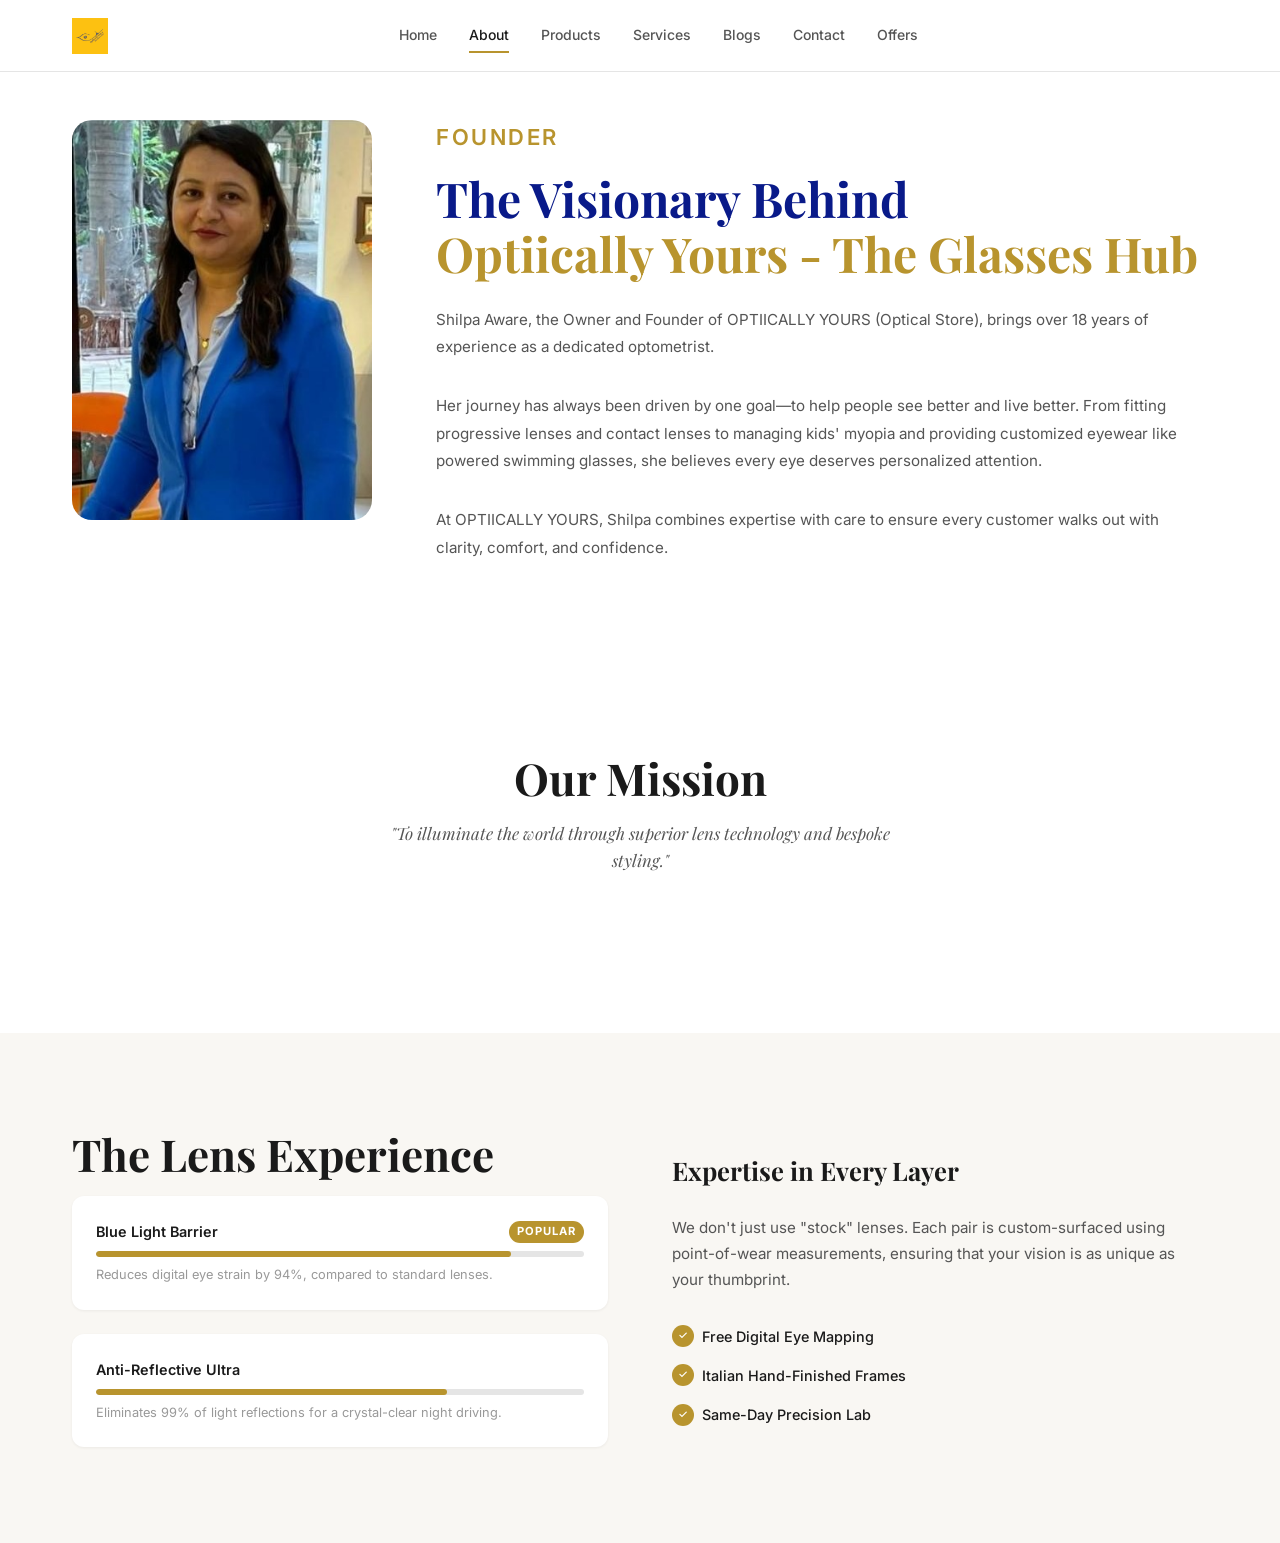
==== commit 2d0a60ac: "Add Offers nav link, empty admin-managed offers page, and rebrand hero text - Link offers.html in th" ====
--- a/about.html
+++ b/about.html
@@ -20,6 +20,7 @@
         <a href="services.html">Services</a>
         <a href="blogs.html">Blogs</a>
         <a href="contact.html">Contact</a>
+        <a href="offers.html">Offers</a>
       </div>
       <div class="nav-actions">
         <div class="nav-toggle">
@@ -39,7 +40,7 @@
         <p class="section-label" style="width: 77px; font-size: 22px">FOUNDER</p>
         <h1 class="founder-name" style="color: rgb(9, 26, 137);">
           The Visionary Behind<br>
-          <span class="gold">Optiically Your's.</span>
+          <span class="gold">Optiically Yours - The Glasses Hub</span>
         </h1>
         <p class="founder-bio">
           Shilpa Aware, the Owner and Founder of OPTIICALLY YOURS (Optical Store), brings over 18 years of experience as a dedicated optometrist.
